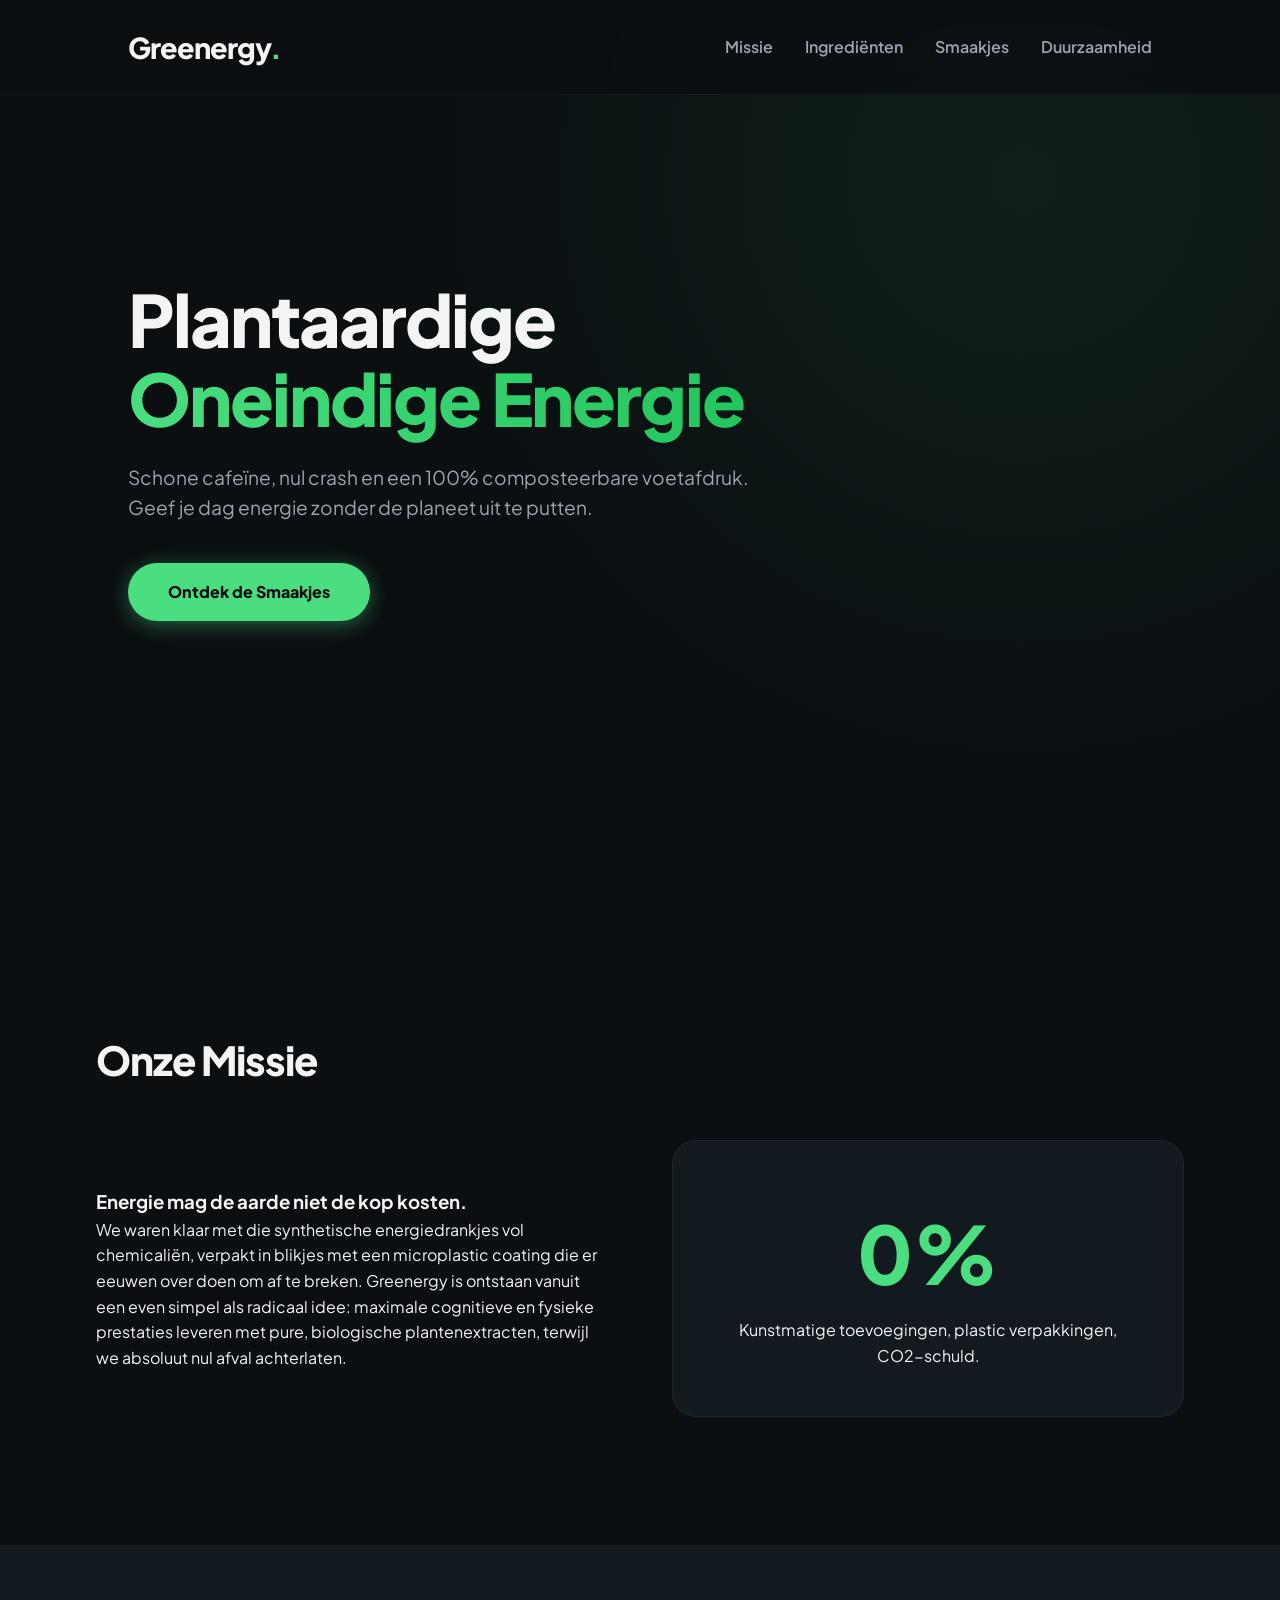
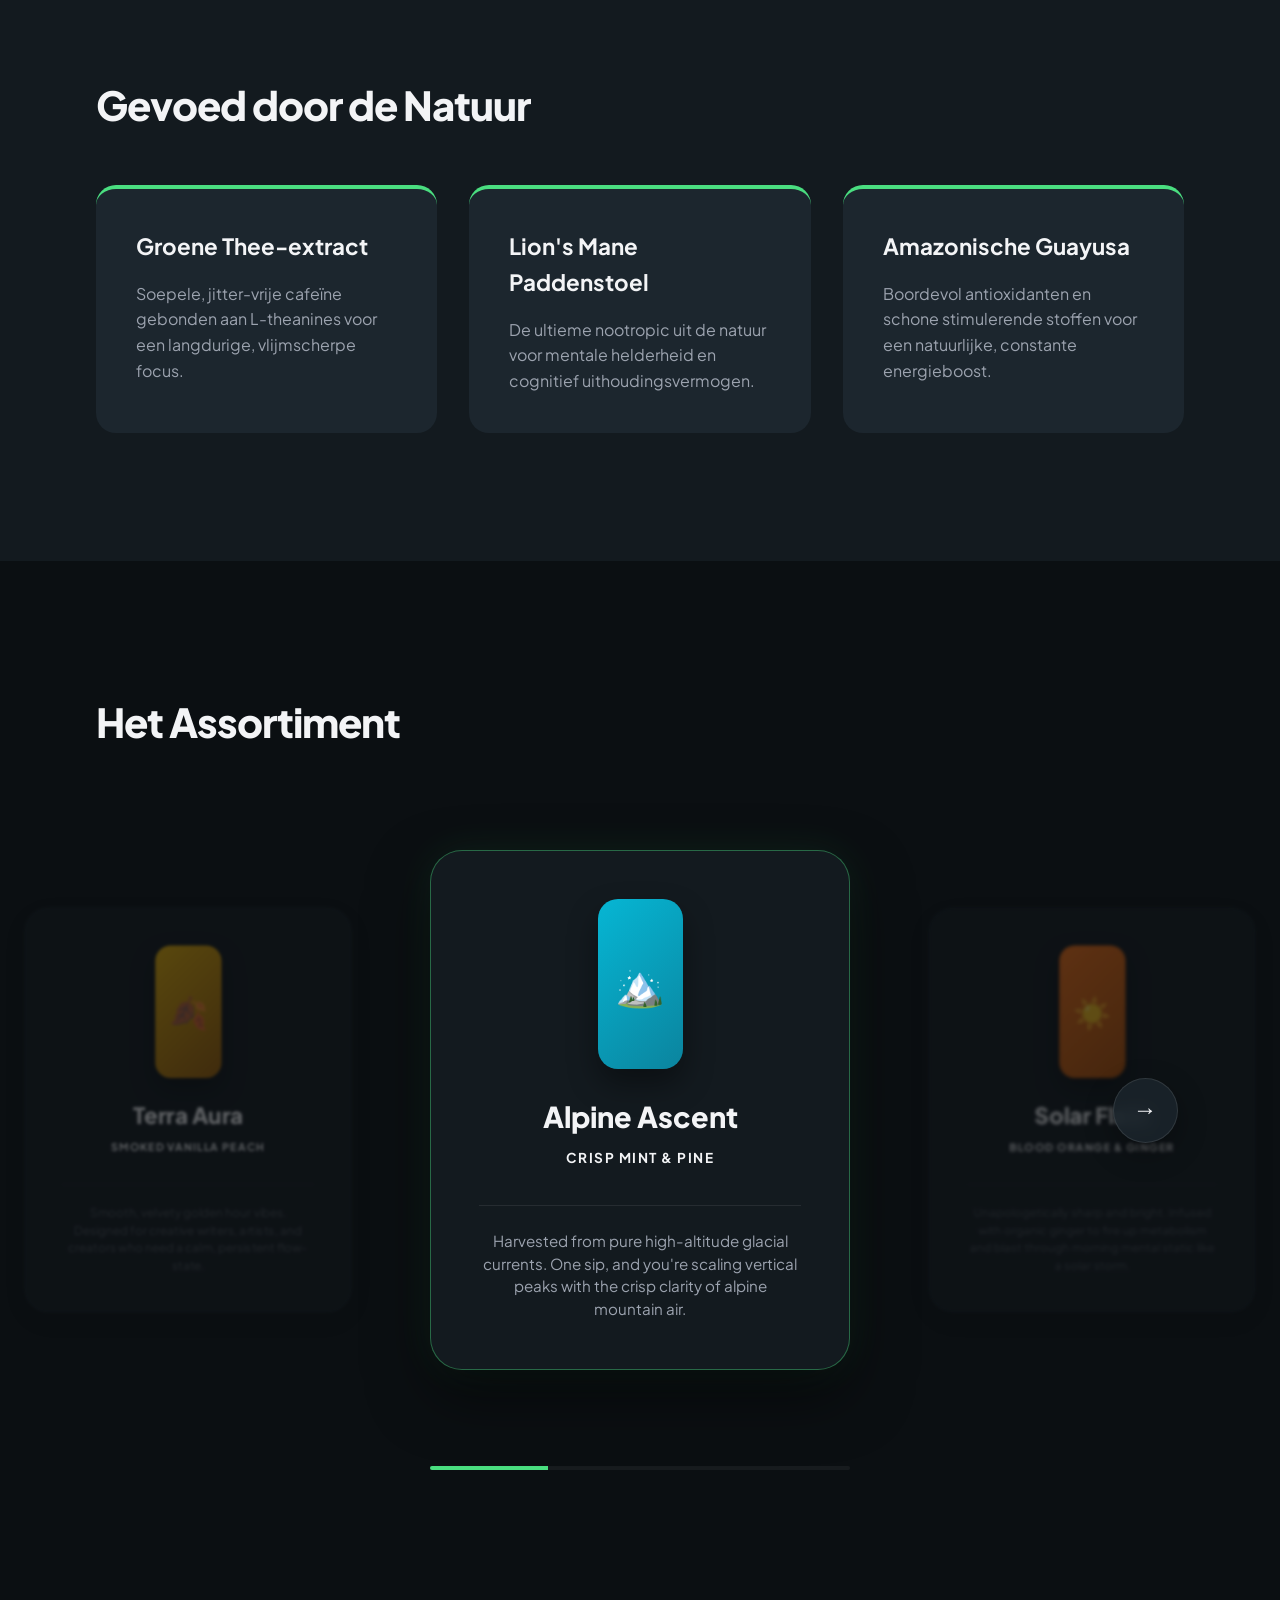
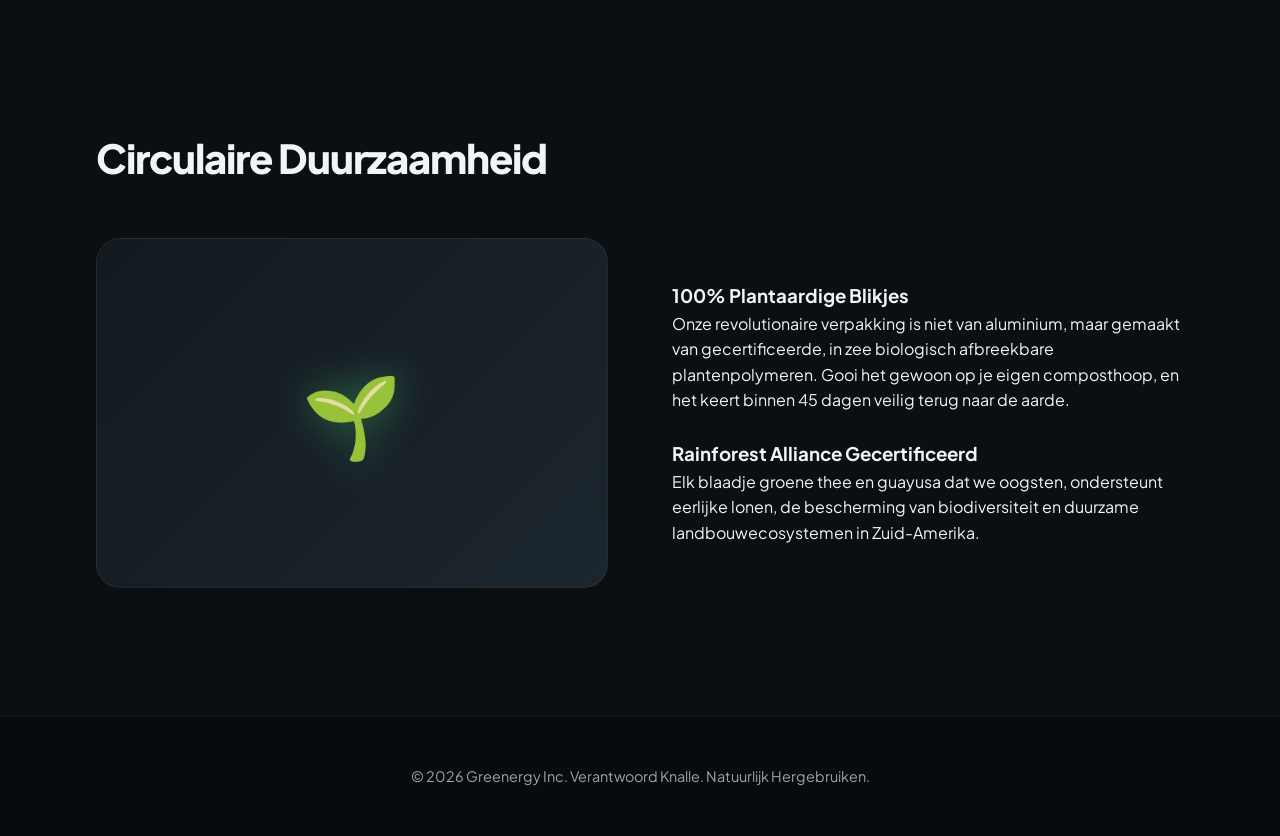
==== index2.html @ 8809ffd1 "nieuwe duurzaamheid pagina yup, hij's nieuw" ====
<!DOCTYPE html>
<html lang="nl">
<head>
    <meta charset="UTF-8">
    <meta name="viewport" content="width=device-width, initial-scale=1.0">
    <title>Greenergy | Duurzaam Geladen Energie</title>
    <link rel="stylesheet" href="style.css">
    <link href="https://fonts.googleapis.com/css2?family=Plus+Jakarta+Sans:wght@400;600;800&display=swap" rel="stylesheet">
</head>
<body>

    <nav class="navbar">
        <div class="logo">Greenergy<span>.</span></div>
        <ul class="nav-links">
            <li><a href="#mission">Missie</a></li>
            <li><a href="#ingredients">Ingrediënten</a></li>
            <li><a href="#products">Smaakjes</a></li>
            <li><a href="#sustainability">Duurzaamheid</a></li>
        </ul>
    </nav>

    <header class="hero fade-in-section">
        <div class="hero-content">
            <h1>Plantaardige <br><span class="gradient-text">Oneindige Energie</span></h1>
            <p>Schone cafeïne, nul crash en een 100% composteerbare voetafdruk. Geef je dag energie zonder de planeet uit te putten.</p>
            <a href="#products" class="btn">Ontdek de Smaakjes</a>
        </div>
    </header>

    <section id="mission" class="section fade-in-section">
        <div class="container">
            <h2 class="section-title">Onze Missie</h2>
            <div class="grid-two-col">
                <div class="text-block">
                    <h3>Energie mag de aarde niet de kop kosten.</h3>
                    <p>We waren klaar met die synthetische energiedrankjes vol chemicaliën, verpakt in blikjes met een microplastic coating die er eeuwen over doen om af te breken. Greenergy is ontstaan vanuit een even simpel als radicaal idee: maximale cognitieve en fysieke prestaties leveren met pure, biologische plantenextracten, terwijl we absoluut nul afval achterlaten.</p>
                </div>
                <div class="stat-card">
                    <span class="stat-number">0%</span>
                    <p>Kunstmatige toevoegingen, plastic verpakkingen, CO2-schuld.</p>
                </div>
            </div>
        </div>
    </section>

    <section id="ingredients" class="section alt-bg fade-in-section">
        <div class="container">
            <h2 class="section-title">Gevoed door de Natuur</h2>
            <div class="ingredients-grid">
                <div class="ing-card">
                    <h4>Groene Thee-extract</h4>
                    <p>Soepele, jitter-vrije cafeïne gebonden aan L-theanines voor een langdurige, vlijmscherpe focus.</p>
                </div>
                <div class="ing-card">
                    <h4>Lion's Mane Paddenstoel</h4>
                    <p>De ultieme nootropic uit de natuur voor mentale helderheid en cognitief uithoudingsvermogen.</p>
                </div>
                <div class="ing-card">
                    <h4>Amazonische Guayusa</h4>
                    <p>Boordevol antioxidanten en schone stimulerende stoffen voor een natuurlijke, constante energieboost.</p>
                </div>
            </div>
        </div>
    </section>

    <section id="products" class="products-section fade-in-section">
        <div class="container">
            <h2 class="section-title">Het Assortiment</h2>
            
            <div class="carousel-wrapper">
                <div class="slider-container">
                    <div class="product-track" id="productTrack"></div>
                </div>
                
                <button class="nav-btn next-btn" id="nextBtn" aria-label="Volgende Smaak">&rarr;</button>
            </div>

            <div class="timer-bar-container">
                <div class="timer-bar" id="timerBar"></div>
            </div>
        </div>
    </section>

    <section id="sustainability" class="section fade-in-section">
        <div class="container">
            <h2 class="section-title">Circulaire Duurzaamheid</h2>
            <div class="grid-two-col">
                <div class="sus-image-placeholder">
                    <div class="leaf-icon">🌱</div>
                </div>
                <div class="text-block">
                    <h3>100% Plantaardige Blikjes</h3>
                    <p>Onze revolutionaire verpakking is niet van aluminium, maar gemaakt van gecertificeerde, in zee biologisch afbreekbare plantenpolymeren. Gooi het gewoon op je eigen composthoop, en het keert binnen 45 dagen veilig terug naar de aarde.</p>
                    <br>
                    <h3>Rainforest Alliance Gecertificeerd</h3>
                    <p>Elk blaadje groene thee en guayusa dat we oogsten, ondersteunt eerlijke lonen, de bescherming van biodiversiteit en duurzame landbouwecosystemen in Zuid-Amerika.</p>
                </div>
            </div>
        </div>
    </section>

    <footer>
        <p>&copy; 2026 Greenergy Inc. Verantwoord Knalle. Natuurlijk Hergebruiken.</p>
    </footer>

    <script src="script.js"></script>
</body>
</html>
---- style.css ----
:root {
    --bg-dark: #0b0f12;
    --bg-surface: #131a1f;
    --bg-surface-light: #1c262e;
    --primary: #4ade80;
    --primary-glow: rgba(74, 222, 128, 0.4);
    --text-main: #f3f4f6;
    --text-muted: #9ca3af;
    --transition: all 0.6s cubic-bezier(0.34, 1.56, 0.64, 1);
}

* {
    margin: 0;
    padding: 0;
    box-sizing: border-box;
    scroll-behavior: smooth;
}

body {
    font-family: 'Plus Jakarta Sans', sans-serif;
    background-color: var(--bg-dark);
    color: var(--text-main);
    overflow-x: hidden;
    line-height: 1.6;
}

.fade-in-section {
    opacity: 0;
    transform: translateY(40px);
    transition: opacity 0.8s ease-out, transform 0.8s cubic-bezier(0.25, 1, 0.5, 1);
    will-change: opacity, transform;
}

.fade-in-section.visible {
    opacity: 1;
    transform: translateY(0);
}

/* --- Navigation --- */
.navbar {
    position: fixed;
    top: 0;
    width: 100%;
    display: flex;
    justify-content: space-between;
    align-items: center;
    padding: 1.5rem 10%;
    background: rgba(11, 15, 18, 0.85);
    backdrop-filter: blur(12px);
    z-index: 1000;
    border-bottom: 1px solid rgba(255, 255, 255, 0.05);
}

.logo {
    font-size: 1.8rem;
    font-weight: 800;
    letter-spacing: -1px;
}

.logo span {
    color: var(--primary);
}

.nav-links {
    display: flex;
    list-style: none;
    gap: 2rem;
}

.nav-links a {
    color: var(--text-muted);
    text-decoration: none;
    font-weight: 600;
    transition: var(--transition);
}

.nav-links a:hover {
    color: var(--primary);
}

/* --- Layout Components --- */
.container {
    width: 85%;
    max-width: 1200px;
    margin: 0 auto;
}

.section {
    padding: 8rem 0;
}

.alt-bg {
    background-color: var(--bg-surface);
}

.section-title {
    font-size: 2.5rem;
    font-weight: 800;
    margin-bottom: 3rem;
    letter-spacing: -1px;
}

.grid-two-col {
    display: grid;
    grid-template-columns: 1fr 1fr;
    gap: 4rem;
    align-items: center;
}

/* --- Hero Section --- */
.hero {
    height: 100vh;
    display: flex;
    align-items: center;
    padding: 0 10%;
    background: radial-gradient(circle at 80% 20%, rgba(74, 222, 128, 0.08), transparent 50%);
}

.hero-content {
    max-width: 650px;
}

.hero h1 {
    font-size: 4.5rem;
    font-weight: 800;
    line-height: 1.1;
    margin-bottom: 1.5rem;
    letter-spacing: -2px;
}

.gradient-text {
    background: linear-gradient(90deg, var(--primary), #22c55e);
    -webkit-background-clip: text;
    -webkit-text-fill-color: transparent;
}

.hero p {
    font-size: 1.2rem;
    color: var(--text-muted);
    margin-bottom: 2.5rem;
}

.btn {
    display: inline-block;
    padding: 1rem 2.5rem;
    background-color: var(--primary);
    color: var(--bg-dark);
    text-decoration: none;
    font-weight: 800;
    border-radius: 50px;
    box-shadow: 0 4px 20px var(--primary-glow);
    transition: var(--transition);
}

.btn:hover {
    transform: translateY(-3px);
    box-shadow: 0 8px 30px var(--primary-glow);
}

/* --- Mission & Ingredients --- */
.stat-card {
    background: var(--bg-surface);
    padding: 3rem;
    border-radius: 24px;
    text-align: center;
    border: 1px solid rgba(255, 255, 255, 0.05);
}

.stat-number {
    font-size: 5rem;
    font-weight: 800;
    color: var(--primary);
    display: block;
}

.ingredients-grid {
    display: grid;
    grid-template-columns: repeat(auto-fit, minmax(280px, 1fr));
    gap: 2rem;
}

.ing-card {
    background: var(--bg-surface-light);
    padding: 2.5rem;
    border-radius: 20px;
    border-top: 4px solid var(--primary);
}

.ing-card h4 {
    font-size: 1.4rem;
    margin-bottom: 1rem;
}

.ing-card p {
    color: var(--text-muted);
}

/* --- Redesigned Panoramic Product Section --- */
.products-section {
    padding: 8rem 0;
    background-color: var(--bg-dark);
    overflow: hidden;
}

.carousel-wrapper {
    position: relative;
    display: flex;
    align-items: center;
    justify-content: center;
    width: 100vw;
    left: 50%;
    transform: translateX(-50%);
}

.slider-container {
    width: 100%;
    overflow: visible;
    padding: 3rem 0;
}

.product-track {
    display: flex;
    gap: 2rem;
    transition: transform 0.7s cubic-bezier(0.34, 1.56, 0.64, 1);
    width: max-content;
    will-change: transform;
}

.product-track.no-transition {
    transition: none !important;
}

/* --- Interactive Multi-Scale Cards --- */
.flavor-card {
    flex: 0 0 420px;
    width: 420px;
    height: 520px;
    background: var(--bg-surface);
    border-radius: 32px;
    padding: 3rem;
    display: flex;
    flex-direction: column;
    align-items: center;
    text-align: center;
    border: 1px solid rgba(255, 255, 255, 0.04);
    box-shadow: 0 10px 30px rgba(0, 0, 0, 0.2);
    
    /* Background elements styling */
    transform: scale(0.78);
    opacity: 0.35;
    filter: blur(2px);
    transition: transform 0.6s cubic-bezier(0.34, 1.56, 0.64, 1),
                opacity 0.6s ease,
                filter 0.6s ease,
                border-color 0.6s ease,
                box-shadow 0.6s ease;
}

/* Pure focused hero card styles */
.flavor-card.active {
    transform: scale(1);
    opacity: 1;
    filter: blur(0px);
    border-color: rgba(74, 222, 128, 0.4);
    box-shadow: 0 25px 60px rgba(0, 0, 0, 0.5), 0 0 40px rgba(74, 222, 128, 0.1);
}

.can-mockup {
    width: 85px;
    height: 170px;
    border-radius: 20px;
    margin-bottom: 1.5rem;
    display: flex;
    align-items: center;
    justify-content: center;
    font-size: 2.5rem;
    box-shadow: 0 15px 30px rgba(0,0,0,0.4);
}

.flavor-card h3 {
    font-size: 1.8rem;
    margin-bottom: 0.5rem;
    font-weight: 800;
}

.flavor-tag {
    font-size: 0.85rem;
    font-weight: 700;
    text-transform: uppercase;
    letter-spacing: 1.5px;
    margin-bottom: 1.5rem;
}

.flavor-story {
    font-size: 0.95rem;
    color: var(--text-muted);
    border-top: 1px solid rgba(255, 255, 255, 0.08);
    padding-top: 1.5rem;
    margin-top: auto;
    line-height: 1.5;
    opacity: 0.4;
    transition: opacity 0.6s ease;
}

.flavor-card.active .flavor-story {
    opacity: 1;
}

/* --- UI Controls --- */
.nav-btn {
    position: absolute;
    right: 8%;
    background: rgba(28, 38, 46, 0.8);
    backdrop-filter: blur(8px);
    border: 1px solid rgba(255, 255, 255, 0.1);
    color: var(--text-main);
    width: 65px;
    height: 65px;
    border-radius: 50%;
    font-size: 1.5rem;
    cursor: pointer;
    display: flex;
    align-items: center;
    justify-content: center;
    transition: var(--transition);
    z-index: 100;
    box-shadow: 0 10px 30px rgba(0,0,0,0.3);
}

.nav-btn:hover {
    background: var(--primary);
    color: var(--bg-dark);
    transform: scale(1.1);
    box-shadow: 0 0 25px var(--primary-glow);
}

.timer-bar-container {
    width: 100%;
    max-width: 420px;
    height: 4px;
    background: rgba(255, 255, 255, 0.05);
    margin: 3rem auto 0 auto;
    border-radius: 2px;
    overflow: hidden;
}

.timer-bar {
    height: 100%;
    width: 0%;
    background: var(--primary);
}

/* --- Sustainability & Footer --- */
.sus-image-placeholder {
    height: 350px;
    background: linear-gradient(135deg, var(--bg-surface), var(--bg-surface-light));
    border-radius: 24px;
    display: flex;
    align-items: center;
    justify-content: center;
    border: 1px solid rgba(255, 255, 255, 0.05);
}

.leaf-icon {
    font-size: 5rem;
    filter: drop-shadow(0 0 20px var(--primary-glow));
}

footer {
    text-align: center;
    padding: 3rem;
    background-color: #080b0d;
    color: var(--text-muted);
    font-size: 0.9rem;
    border-top: 1px solid rgba(255, 255, 255, 0.05);
}

@media (max-width: 768px) {
    .grid-two-col { grid-template-columns: 1fr; gap: 2rem; }
    .hero h1 { font-size: 3rem; }
    .nav-links { display: none; }
    .nav-btn { right: 5%; top: auto; bottom: -20px; width: 55px; height: 55px; }
    .flavor-card { flex: 0 0 290px; width: 290px; height: 490px; padding: 2rem; }
    .timer-bar-container { max-width: 290px; }
}
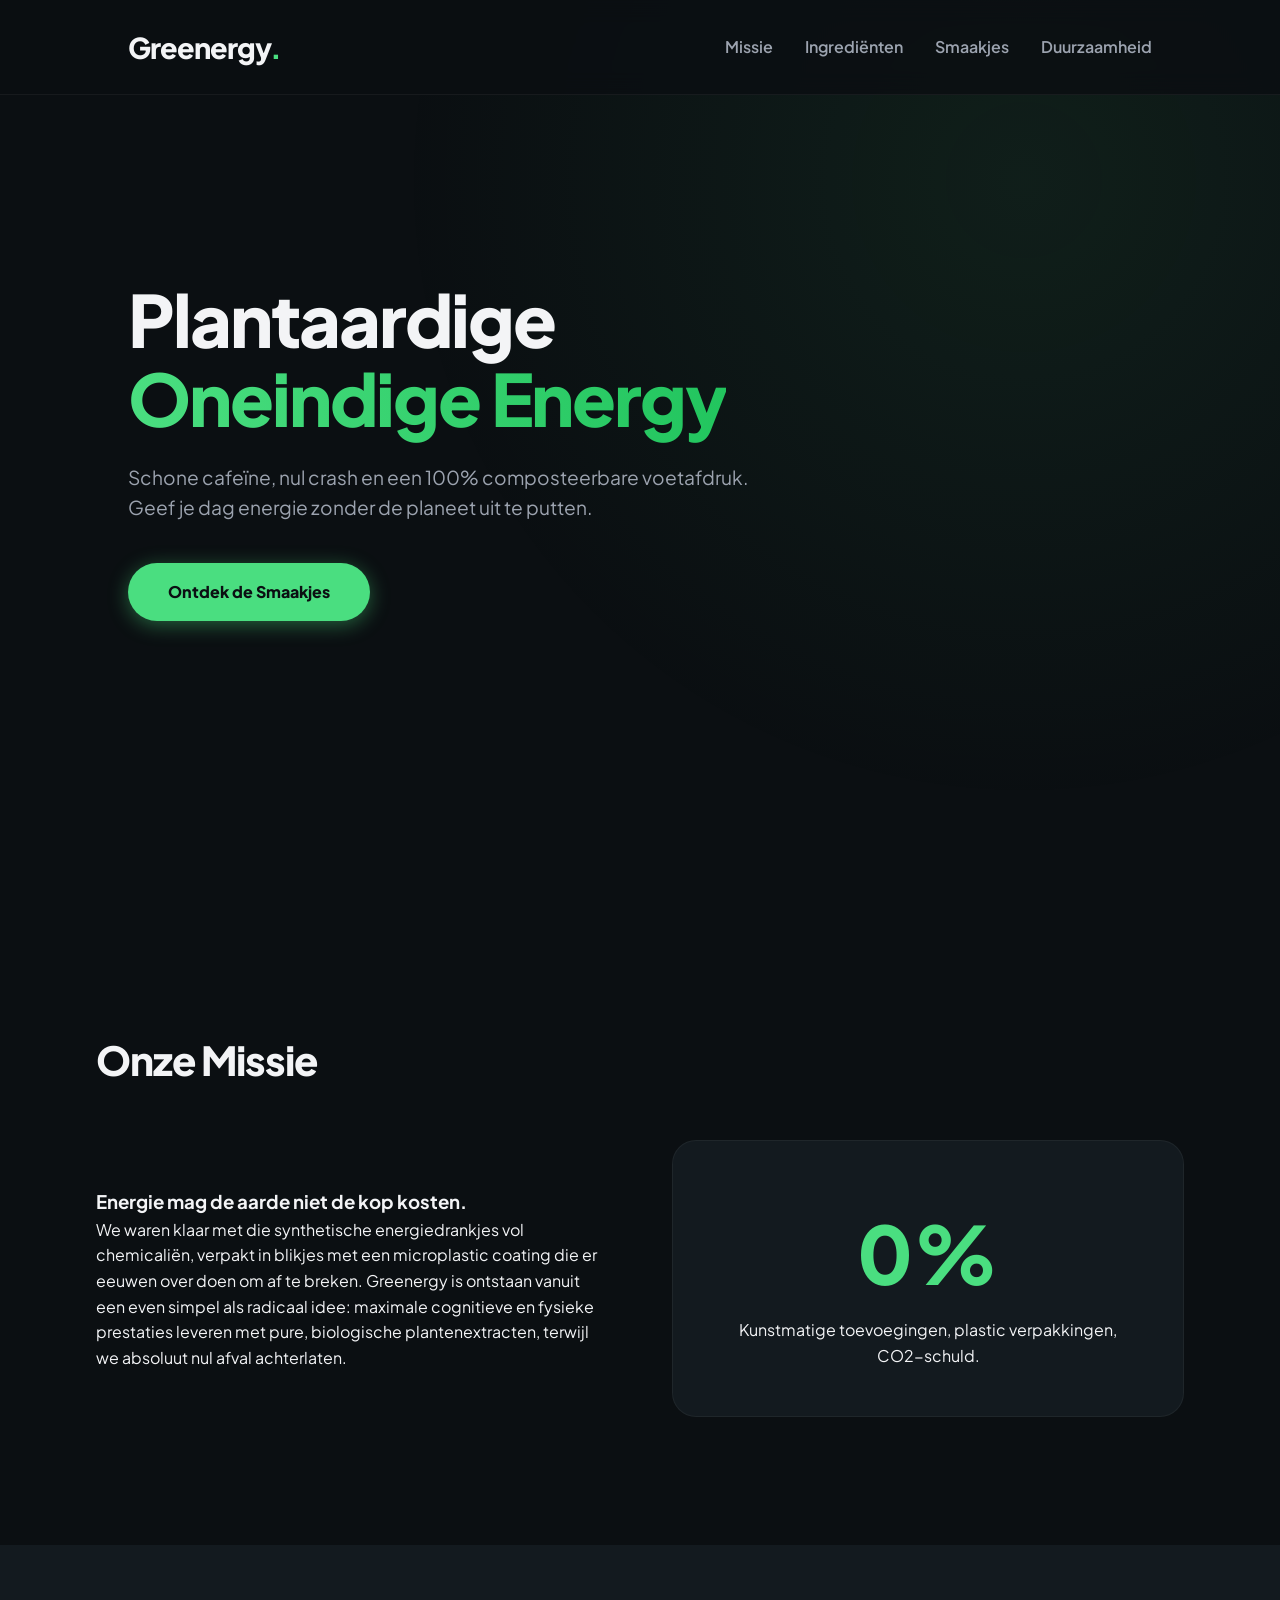
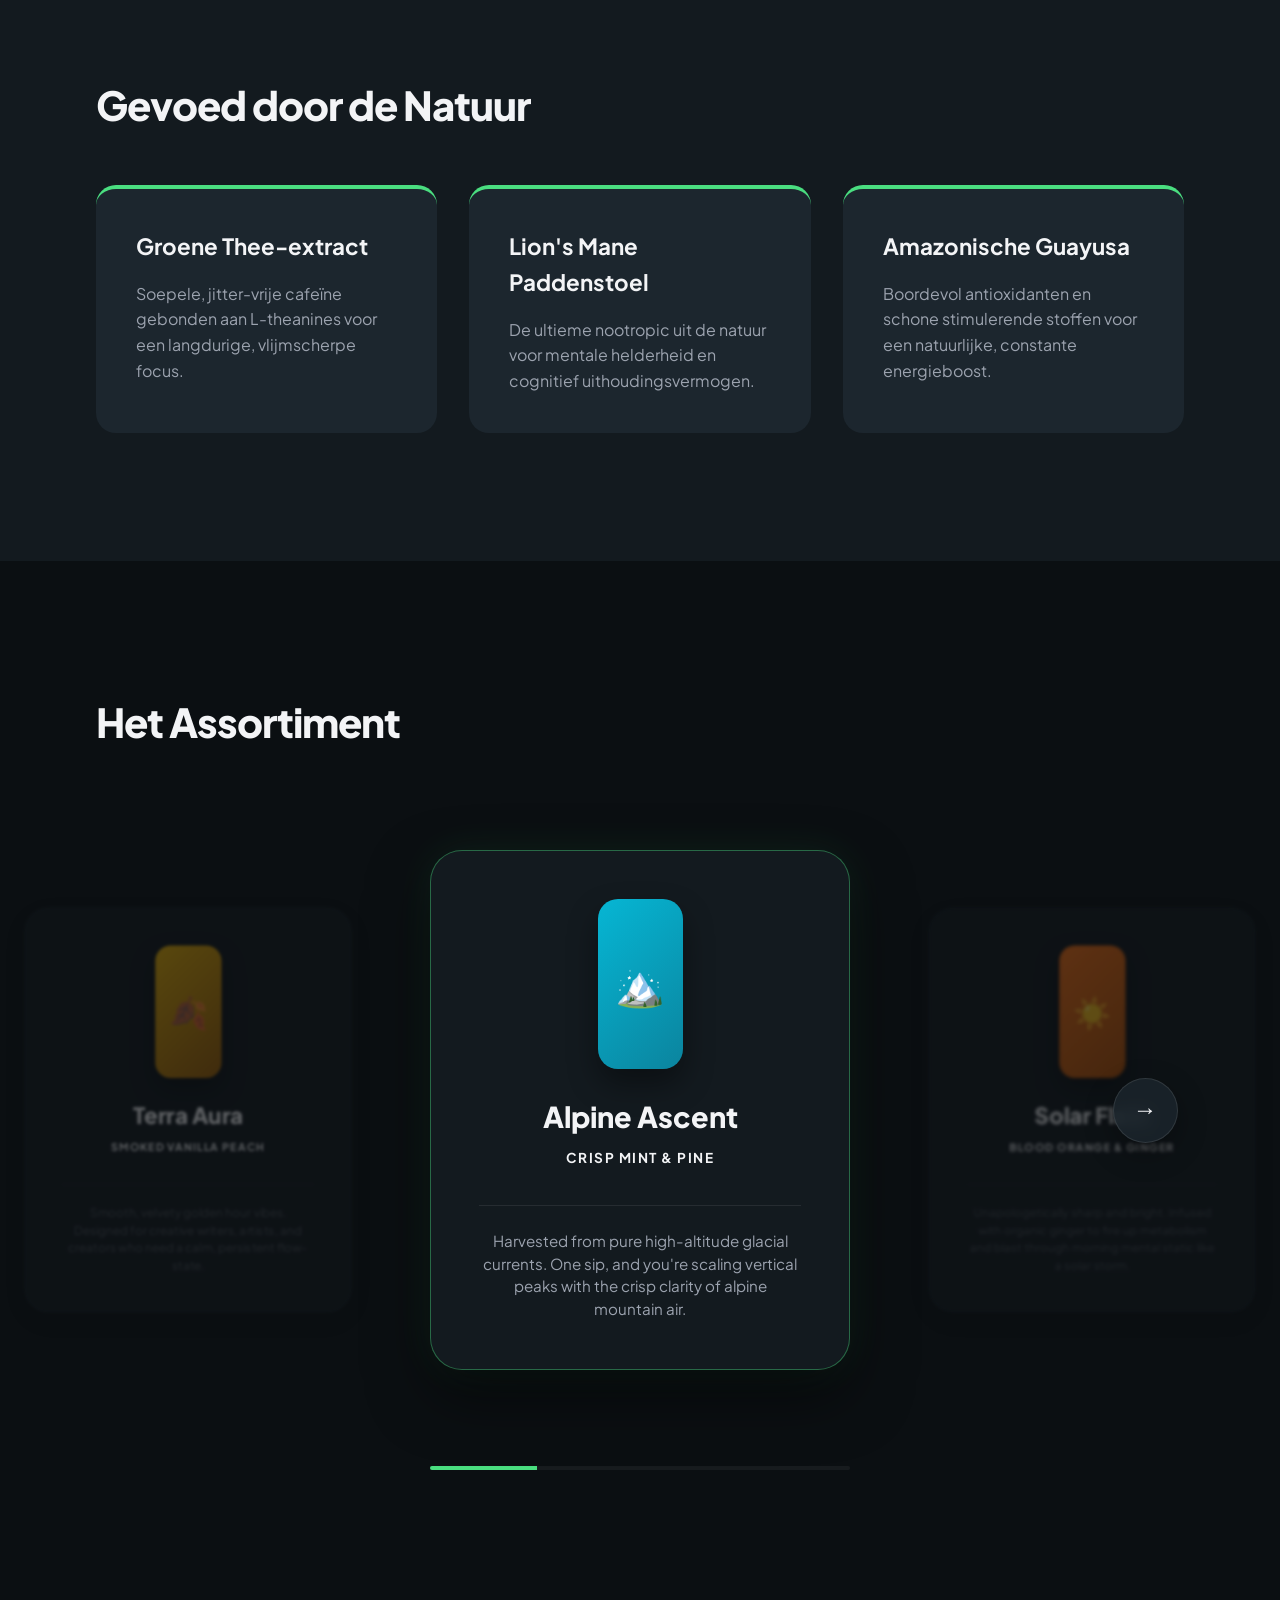
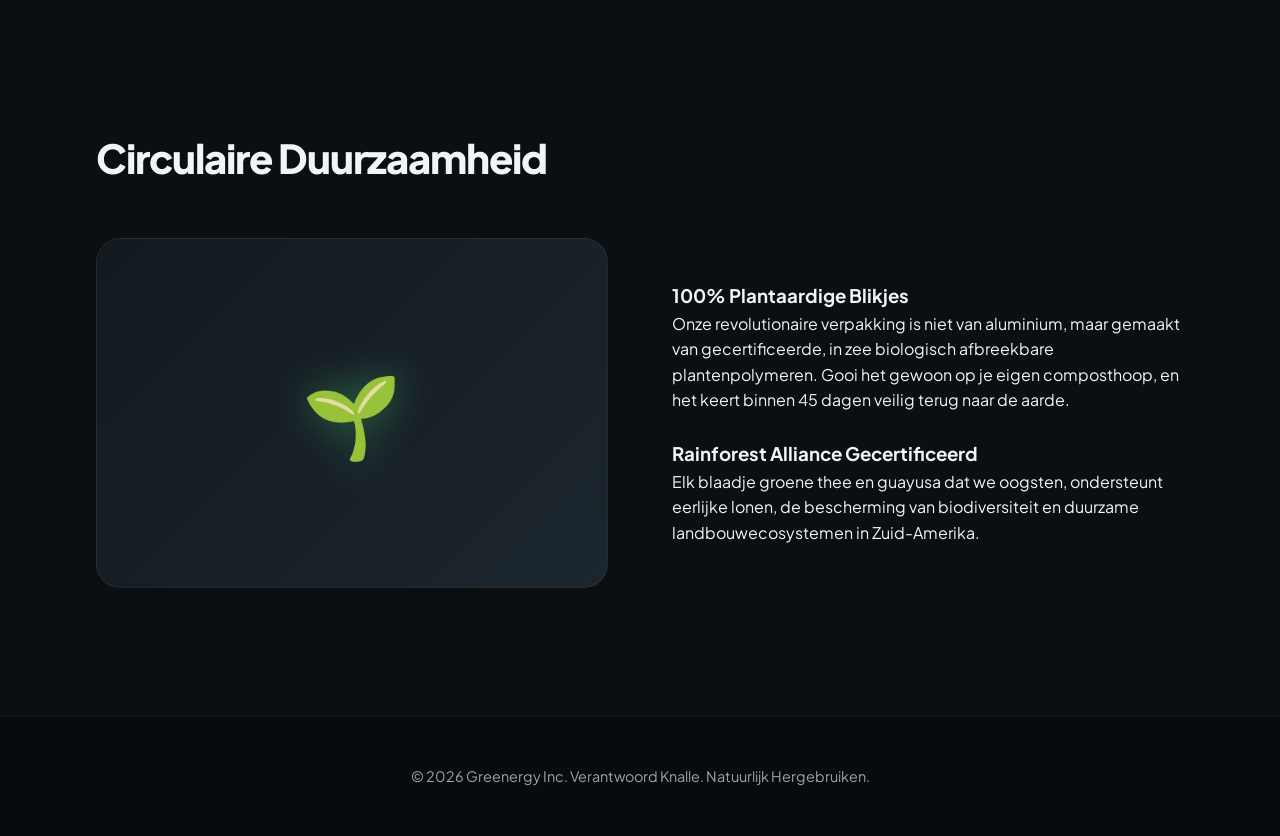
==== commit be95c376: "energie > energy" ====
--- a/index2.html
+++ b/index2.html
@@ -3,7 +3,7 @@
 <head>
     <meta charset="UTF-8">
     <meta name="viewport" content="width=device-width, initial-scale=1.0">
-    <title>Greenergy | Duurzaam Geladen Energie</title>
+    <title>Greenergy | Duurzaam Geladen Energy</title>
     <link rel="stylesheet" href="style.css">
     <link href="https://fonts.googleapis.com/css2?family=Plus+Jakarta+Sans:wght@400;600;800&display=swap" rel="stylesheet">
 </head>
@@ -21,7 +21,7 @@
 
     <header class="hero fade-in-section">
         <div class="hero-content">
-            <h1>Plantaardige <br><span class="gradient-text">Oneindige Energie</span></h1>
+            <h1>Plantaardige <br><span class="gradient-text">Oneindige Energy</span></h1>
             <p>Schone cafeïne, nul crash en een 100% composteerbare voetafdruk. Geef je dag energie zonder de planeet uit te putten.</p>
             <a href="#products" class="btn">Ontdek de Smaakjes</a>
         </div>
